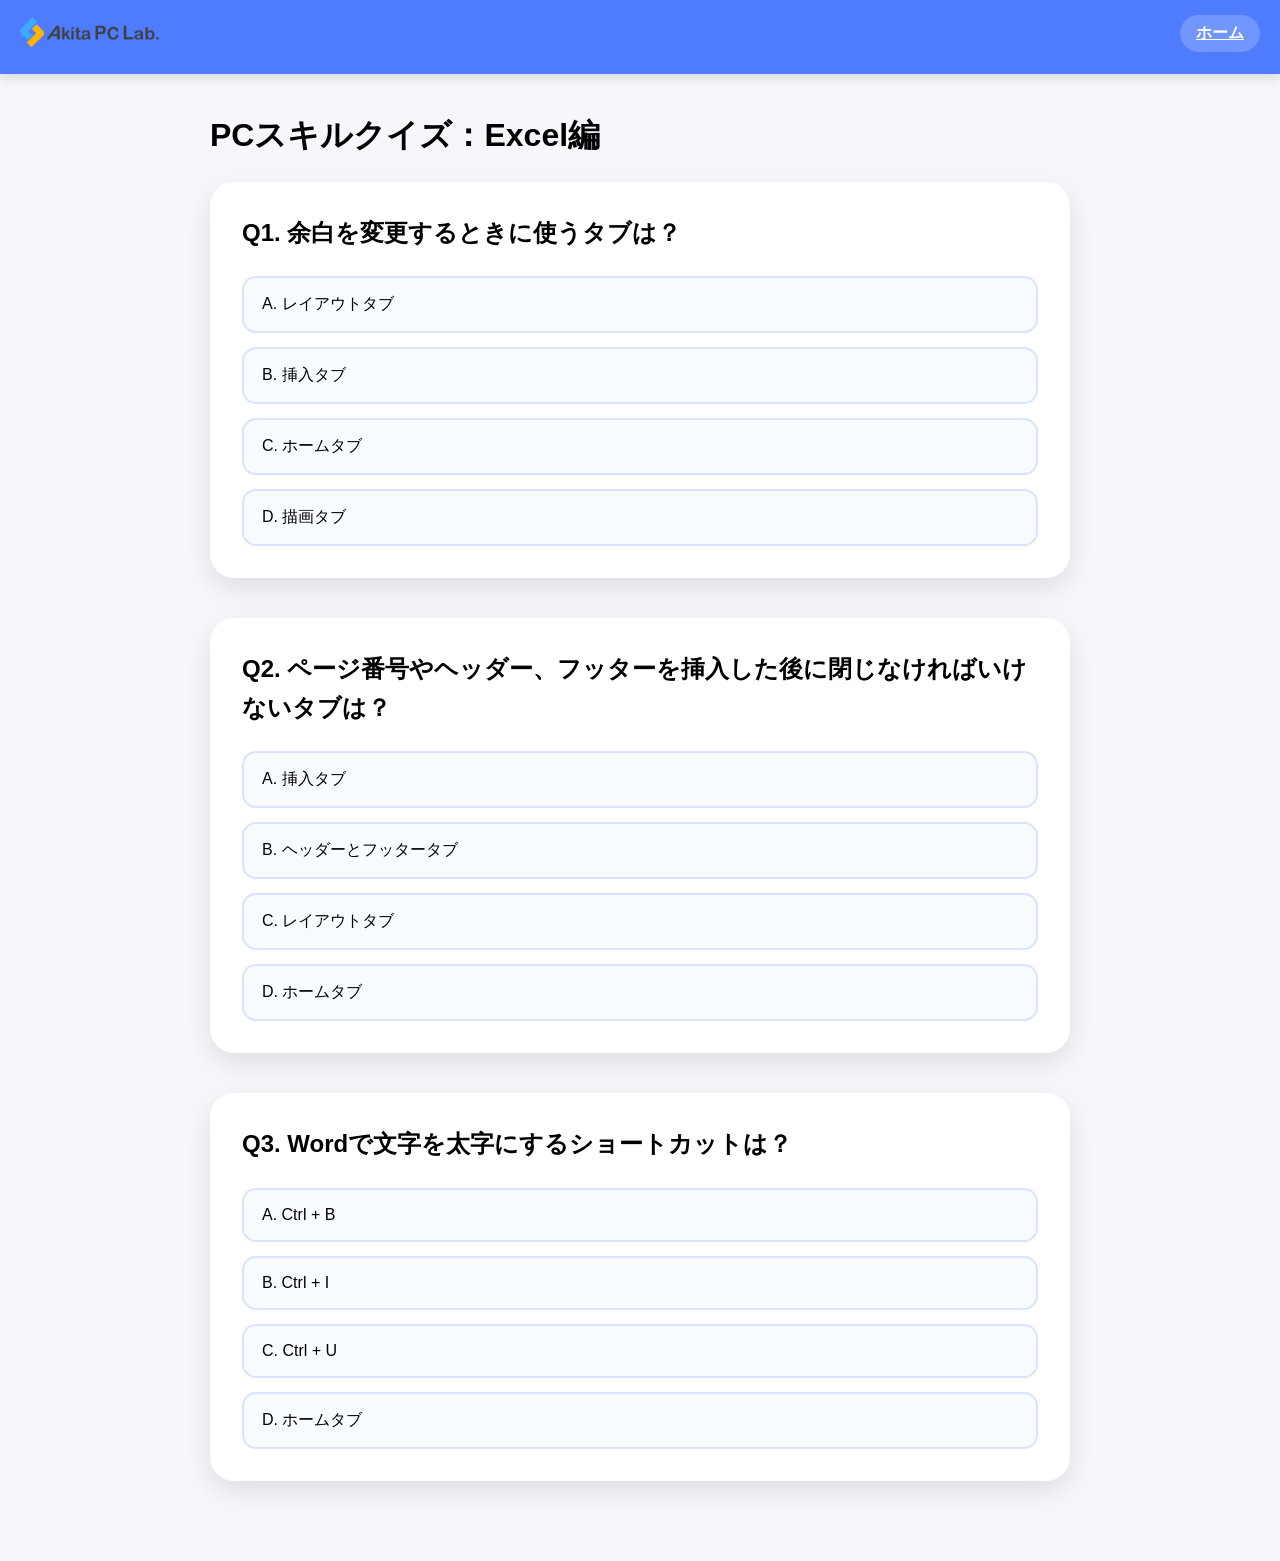
==== excel-quiz.html @ 1773979d "Add files via upload" ====
<!DOCTYPE html>
<html lang="ja">
<head>
  <meta charset="UTF-8">
  <meta name="viewport" content="width=device-width, initial-scale=1.0">
  <title>PCスキルクイズ | Excel</title>
  <link rel="stylesheet" href="style.css">
</head>
<body>

<header>
  <nav class="nav">
    <div class="logo">
      <img src="images/pclab.logo1.png" alt="ロゴ">
    </div>
    <ul>
      <li><a href="index.html">ホーム</a></li>
    </ul>
  </nav>
</header>

<main class="column-page">
    <div class="quiz-header">
        <h1>PCスキルクイズ：Excel編</h1>
    </div>

    <div class="quiz-card">
        <h2>Q1. 余白を変更するときに使うタブは？</h2>

        <div class="answer-list">
            <button data-correct="true">A. レイアウトタブ</button>
            <button data-correct="false">B. 挿入タブ</button>
            <button data-correct="false">C. ホームタブ</button>
            <button data-correct="false">D. 描画タブ</button>
        </div>

        <p class="explanation">
            レイアウトタブの「ページ設定」グループで余白を変更できます。
        </p>
    </div>

    <div class="quiz-card">
        <h2>Q2. ページ番号やヘッダー、フッターを挿入した後に閉じなければいけないタブは？</h2>

        <div class="answer-list">
            <button data-correct="false">A. 挿入タブ</button>
            <button data-correct="true">B. ヘッダーとフッタータブ</button>
            <button data-correct="false">C. レイアウトタブ</button>
            <button data-correct="false">D. ホームタブ</button>
        </div>

        <p class="explanation">
            ヘッダーとフッタータブを閉じなければ、他の操作ができなくなるから注意しよう！
        </p>
    </div>

    <div class="quiz-card">
        <h2>Q3. Wordで文字を太字にするショートカットは？</h2>

        <div class="answer-list">
            <button data-correct="true">A. Ctrl + B</button>
            <button data-correct="false">B. Ctrl + I</button>
            <button data-correct="false">C. Ctrl + U</button>
            <button data-correct="false">D. ホームタブ</button>
        </div>

        <p class="explanation">
            ヘッダーとフッタータブを閉じなければ、他の操作ができなくなるから注意しよう！
        </p>
    </div>
</main>

</body>
</html>
---- style.css ----
* {
  margin: 0;
  padding: 0;
  box-sizing: border-box;
}

#opening {
  position: fixed;   /* ←これが最重要 */
  top: 0;
  left: 0;
  width: 100%;
  height: 100%;      /* ←画面いっぱいにする */
  background: #8ab0d4;

  display: flex;
  justify-content: center;
  align-items: center;

  z-index: 9999;     /* ←最前面に出す */
}

.opening-logo {
  width: 300px;
  max-width: 100%;
  height: auto;
  margin-top: 20px;

  filter: drop-shadow(0 0 15px rgba(125,243,255,0.6));
}

/* ===== 本編は最初見えない ===== */
#site-content {
  opacity: 0;
  transition: opacity 1s ease;
}

/* 表示状態 */
#site-content.show {
  opacity: 1;
}

/* ===== オープニングのフェードアウト ===== */
#opening {
  transition: opacity 1s ease;
}

#opening.fade-out {
  opacity: 0;
}

body {
  font-family: sans-serif;
  background: #f5f7fb;
}

html {
  scroll-behavior: smooth;
}

header {
  background: #4f7cff;
  color: white;
  padding: 15px 20px;

  position: sticky;
  top: 0;
  z-index: 1000;

  box-shadow: 0 4px 12px rgba(0, 0, 0, 0.12);
}

.nav {
  display: flex;
  justify-content: space-between;
}

.nav ul li a {
  display: inline-block;
  padding: 8px 16px;
  border-radius: 20px;

  background: rgba(255,255,255,0.2);
  backdrop-filter: blur(10px);
  color: white;
  font-weight: bold;

  transition: all 0.3s ease;
}

/* ホバー（マウス乗せたとき） */
.nav ul li a:hover {
  background: white;
  color: #4f7cff;
  transform: translateY(-2px);
}

.logo img {
  height: 40px;
}

.nav ul {
  display: flex;
  gap: 10px;
  list-style: none;
}

.hero {
  position: relative;
  color: white;
  text-align: center;
  padding: 150px 20px;
  overflow: hidden;
}

/* 背景スライド */
.hero-slideshow {
  position: absolute;
  inset: 0;
  z-index: 0;
}

.hero-slide {
  position: absolute;
  inset: 0;
  background-size: cover;
  background-position: center;
  background-repeat: no-repeat;
  opacity: 0;
  animation: heroFade 30s infinite;
}

/* 画像指定 */
.slide1 {
  background-image: url("images/student1.jpg");
  animation-delay: 0s;
}

.slide2 {
  background-image: url("images/student2.jpg");
  animation-delay: 5s;
}

.slide3 {
  background-image: url("images/student3.jpg");
  animation-delay: 10s;
}

.slide4 {
  background-image: url("images/student4.jpg");
  animation-delay: 15s;
}

.slide5 {
  background-image: url("images/student5.JPG");
  animation-delay: 20s;
}

.slide6 {
  background-image: url("images/student6.jpg");
  animation-delay: 25s;
}

/* 文字を見やすくする黒い膜 */
.hero-overlay {
  position: absolute;
  inset: 0;
  background: rgba(0, 0, 0, 0.35);
  z-index: 1;
}

/* 文字部分 */
.hero-content {
  position: relative;
  z-index: 2;
}

/* フェード切り替え */
@keyframes heroFade {
  0%   { opacity: 0; }
  8%   { opacity: 1; }
  28%  { opacity: 1; }
  36%  { opacity: 0; }
  100% { opacity: 0; }
}

/* 黒いフィルター（文字見やすくする） */
.hero::before {
  content: "";
  position: absolute;
  inset: 0;
  background: rgba(0,0,0,0.4);
}

.hero h1 img {
  width: 300px;
  max-width: 100%;
}

.hero p {
  position: relative;
  z-index: 1;
}

section {
  padding: 40px;
}

#information {
  margin-bottom: 50px;
}

.information-list {
  display: flex;
  flex-direction: column;
  gap: 16px;
}

.information-card {
  background: #ffffff;
  border-radius: 16px;
  padding: 18px 20px;
  box-shadow: 0 6px 18px rgba(0, 0, 0, 0.08);
  border-left: 6px solid #4f7cff;
  transition: transform 0.25s ease, box-shadow 0.25s ease;
}

.information-card:hover {
  transform: translateY(-3px);
  box-shadow: 0 10px 24px rgba(0, 0, 0, 0.12);
}

.information-top {
  display: flex;
  justify-content: space-between;
  align-items: center;
  margin-bottom: 10px;
  gap: 12px;
  flex-wrap: wrap;
}

.information-tag {
  display: inline-block;
  padding: 4px 10px;
  border-radius: 999px;
  background: #4f7cff;
  color: #ffffff;
  font-size: 0.85rem;
  font-weight: bold;
}

.information-tag.update {
  background: #00a67e;
}

.information-tag.info {
  background: #ff9800;
}

.information-date {
  font-size: 0.9rem;
  color: #666;
}

.information-title {
  font-size: 1.1rem;
  margin-bottom: 8px;
  color: #222;
}

.information-text {
  font-size: 0.98rem;
  line-height: 1.7;
  color: #444;
}

.information-card.important {
  border-left-color: #ff4d6d;
}

.information-card.important .information-tag {
  background: #ff4d6d;
}

.schedule-item {
  background: white;
  padding: 10px;
  margin: 10px 0;
  border-radius: 8px;
}

#staff h2 {
  margin-bottom: 30px;
}

#staff h3 {
  margin-bottom: 12px;
}

.staff-card {
  display: flex;          /* ←横並びにする */
  align-items: center;    /* 縦位置を揃える */
  gap: 20px;              /* 画像と文字の間の余白 */
  margin-bottom: 40px;

  background: white;
  padding: 20px;
  border-radius: 16px;
  box-shadow: 0 6px 18px rgba(0,0,0,0.08);
}

.staff-box {
  display: flex;
  align-items: center;
  gap: 40px;
}

.staff-text {
  flex: 1;
}

.staff-image img {
  max-width: 500px;      /* 1枚の最大サイズ */
  height: auto;
  border-radius: 20px;
  display: block;
}

.column-list {
  display: grid;
  grid-template-columns: repeat(2, 1fr);
  gap: 24px;
  margin-top: 24px;
}

.column-card {
  background: white;
  padding: 24px;
  border-radius: 20px;
  box-shadow: 0 8px 24px rgba(0, 0, 0, 0.08);
  transition: 0.3s;
}

.column-card:hover {
  transform: translateY(-4px);
  box-shadow: 0 12px 28px rgba(0, 0, 0, 0.12);
}

.column-tag {
  display: inline-block;
  padding: 5px 12px;
  margin-bottom: 12px;
  border-radius: 999px;
  background: #eef3ff;
  color: #4f7cff;
  font-weight: bold;
  font-size: 0.85rem;
}

.column-card h3 {
  margin-bottom: 10px;
  font-size: 1.25rem;
}

.column-card p {
  margin-bottom: 18px;
  color: #555;
  line-height: 1.7;
}

.column-button {
  display: inline-block;
  padding: 12px 20px;
  background: #4f7cff;
  color: white;
  border-radius: 999px;
  text-decoration: none;
  font-weight: bold;
}

.column-button:hover {
  background: #355fe0;
}

.toc {
  background: #ffffff;
  padding: 20px;
  border-radius: 16px;
  margin: 24px 0;
  box-shadow: 0 6px 18px rgba(0,0,0,0.08);
}

.toc h2 {
  margin-bottom: 12px;
}

.toc ul {
  list-style: none;
  padding: 0;
}

.toc li {
  margin: 10px 0;
}

.toc a {
  color: #4f7cff;
  font-weight: bold;
  text-decoration: none;
}

.toc a:hover {
  text-decoration: underline;
}

.column-page {
  max-width: 900px;
  margin: 0 auto;
  padding: 40px 20px;
}

.column-article {
  background: white;
  padding: 40px;
  border-radius: 18px;
  line-height: 1.9;
}

.column-article h1 {
  margin-bottom: 30px;
}

.column-article h3 {
  margin-top: 40px;
  margin-bottom: 16px;
}

.column-article p {
  margin-bottom: 18px;
}

.video-wrap {
  width: 100%;
  max-width: 400px;
  aspect-ratio: 9 / 16;  /* ←これが重要 */
  margin: 30px auto;
}

.video-wrap iframe {
  width: 100%;
  height: 100%;
  border-radius: 16px;
}

.image-row {
  display: flex;
  gap: 20px;              /* 画像の間の余白 */
  justify-content: center;
  margin: 30px 0;
}

.image-row img {
  width: 70%;
  max-width: 500px;      /* 1枚の最大サイズ */
  height: auto;
  border-radius: 12px;
  object-fit: cover;
}

.quiz-button-list {
  display: flex;
  gap: 20px;
  margin-top: 24px;
}

.quiz-button {
  flex: 1;
  text-align: center;
  padding: 24px 20px;
  border-radius: 18px;
  text-decoration: none;
  color: white;
  font-size: 1.3rem;
  font-weight: bold;
  box-shadow: 0 8px 22px rgba(0,0,0,0.12);
  transition: 0.3s;
}

.quiz-button:hover {
  transform: translateY(-4px);
}

.quiz-button.word {
  background: #2b65d9;
}

.quiz-button.excel {
  background: #1f9d55;
}

.quiz-button.powerpoint {
  background: #d95f2b;
}

@media (max-width: 700px) {
  .quiz-button-list {
    flex-direction: column;
  }
}

.quiz-page {
  max-width: 800px;
  margin: 0 auto;
  padding: 50px 20px;
}

.quiz-header {
  margin-bottom: 24px;
}

.quiz-header h1 {
  font-size: 2rem;
  margin-bottom: 8px;
}

.quiz-card {
  background: white;
  padding: 32px;
  border-radius: 24px;
  box-shadow: 0 10px 28px rgba(0,0,0,0.1);
  margin-bottom: 40px;
}

.quiz-card h2 {
  margin-bottom: 24px;
  line-height: 1.6;
}

.answer-list {
  display: grid;
  gap: 14px;
}

.answer-list button {
  padding: 16px 18px;
  border: 2px solid #dbe4ff;
  background: #f8fbff;
  border-radius: 14px;
  font-size: 1rem;
  text-align: left;
  cursor: pointer;
}

.answer-list button:hover {
  background: #eef4ff;
  border-color: #4f7cff;
}

.next-button {
  margin-top: 28px;
  width: 100%;
  padding: 16px;
  border: none;
  border-radius: 999px;
  background: #4f7cff;
  color: white;
  font-weight: bold;
  font-size: 1rem;
}

.answer-list button.correct {
  background: #e6f8ee;
  border-color: #23a455;
  color: #126b35;
}

.answer-list button.wrong {
  background: #ffecec;
  border-color: #e54848;
  color: #9f1d1d;
}

.explanation {
  display: none;
  margin-top: 20px;
  padding: 16px;
  background: #f5f7fb;
  border-left: 5px solid #4f7cff;
  border-radius: 10px;
  line-height: 1.7;
}

.explanation.show {
  display: block;
}

.faq-item {
  margin-bottom: 10px;
}

.faq-question {
  width: 100%;
  padding: 10px;
  background: #ddd;
  border: none;
  cursor: pointer;
}

.faq-answer {
  display: none;
  padding: 10px;
  background: white;
}

footer {
  text-align: center;
  padding: 20px;
}

/* =========================
   アニメーション
========================= */
@keyframes moonPulse {
  0% {
    transform: translate(-50%, -50%) scale(0.75);
    opacity: 0;
  }
  20% {
    transform: translate(-50%, -50%) scale(1);
    opacity: 1;
  }
  55% {
    transform: translate(-50%, -50%) scale(1.05);
    opacity: 1;
  }
  100% {
    transform: translate(-50%, -50%) scale(1.45);
    opacity: 1;
  }
}

@keyframes textFade {
  from {
    opacity: 0;
    transform: translateY(8px);
  }
  to {
    opacity: 1;
    transform: translateY(0);
  }
}

@keyframes flashBang {
  0% {
    opacity: 0;
  }
  35% {
    opacity: 1;
  }
  100% {
    opacity: 0;
  }
}

@keyframes openingFadeOut {
  0% {
    opacity: 1;
    visibility: visible;
  }
  100% {
    opacity: 0;
    visibility: hidden;
  }
}
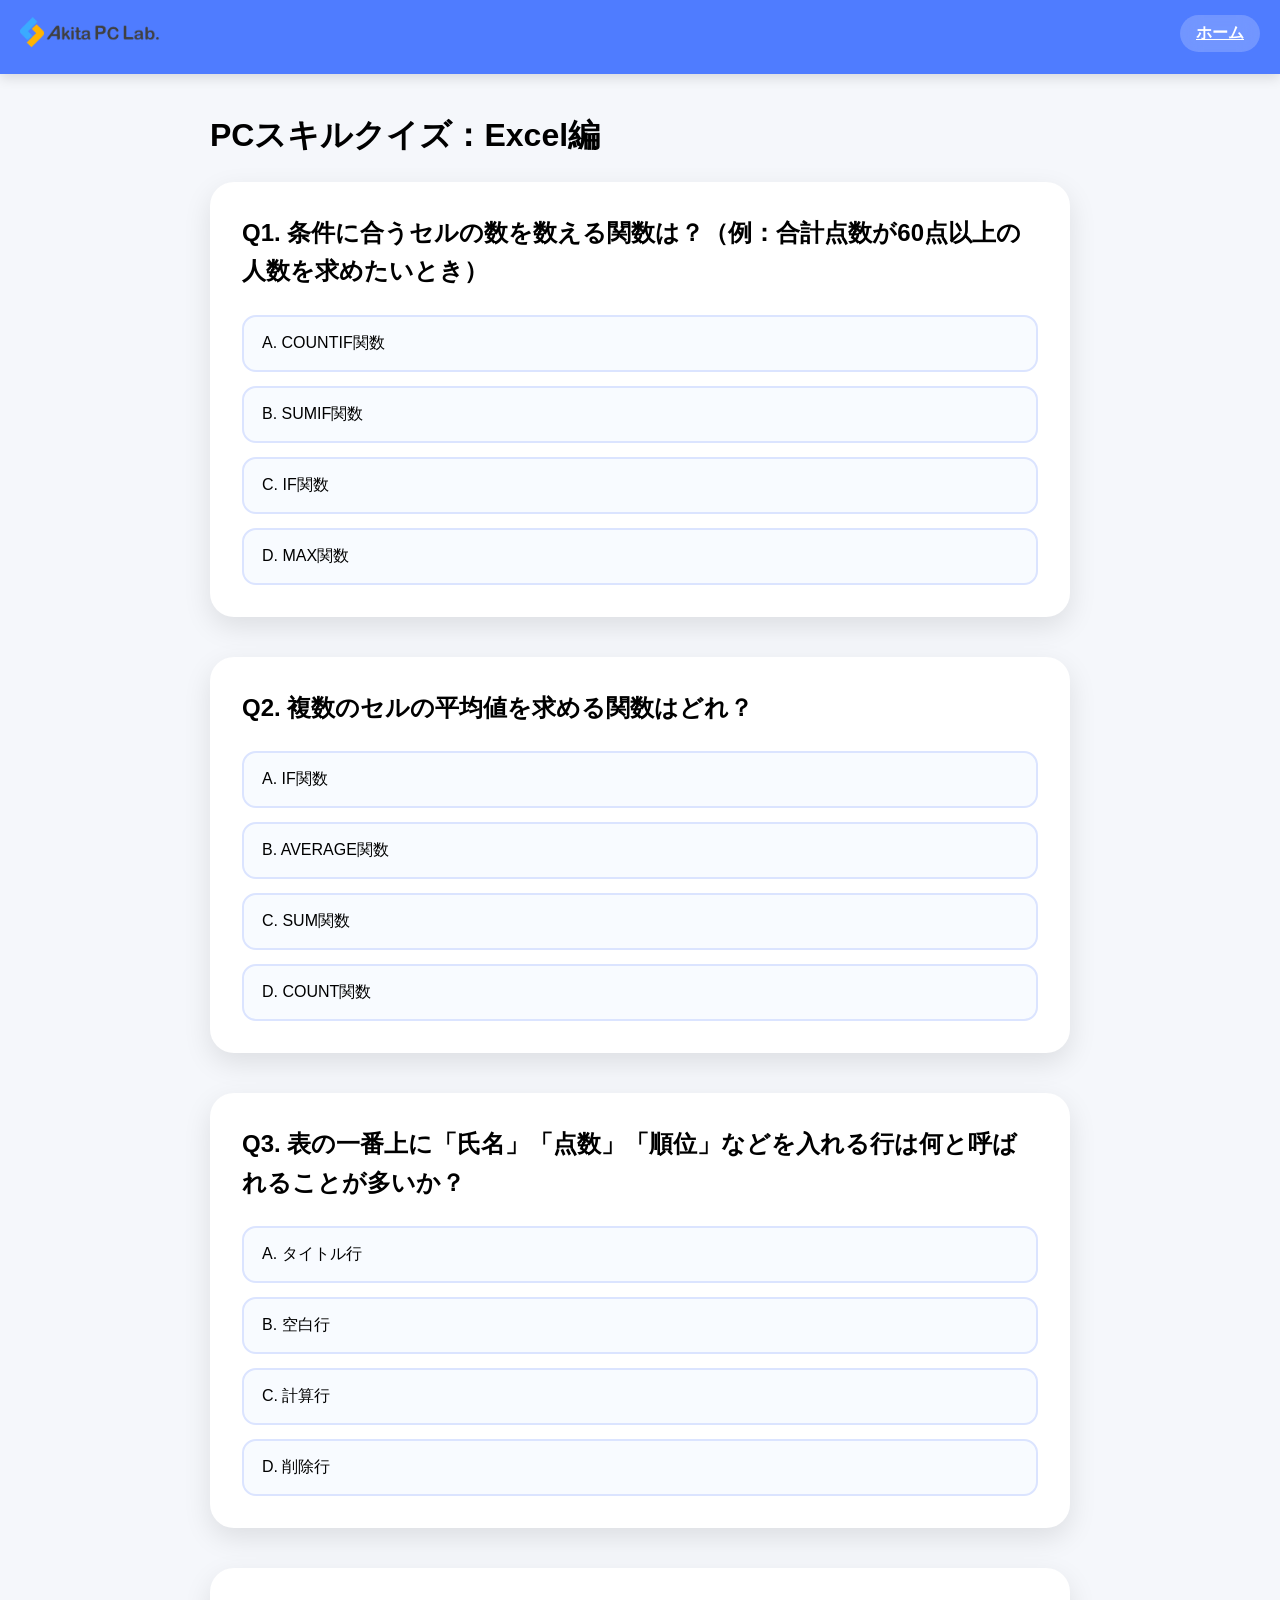
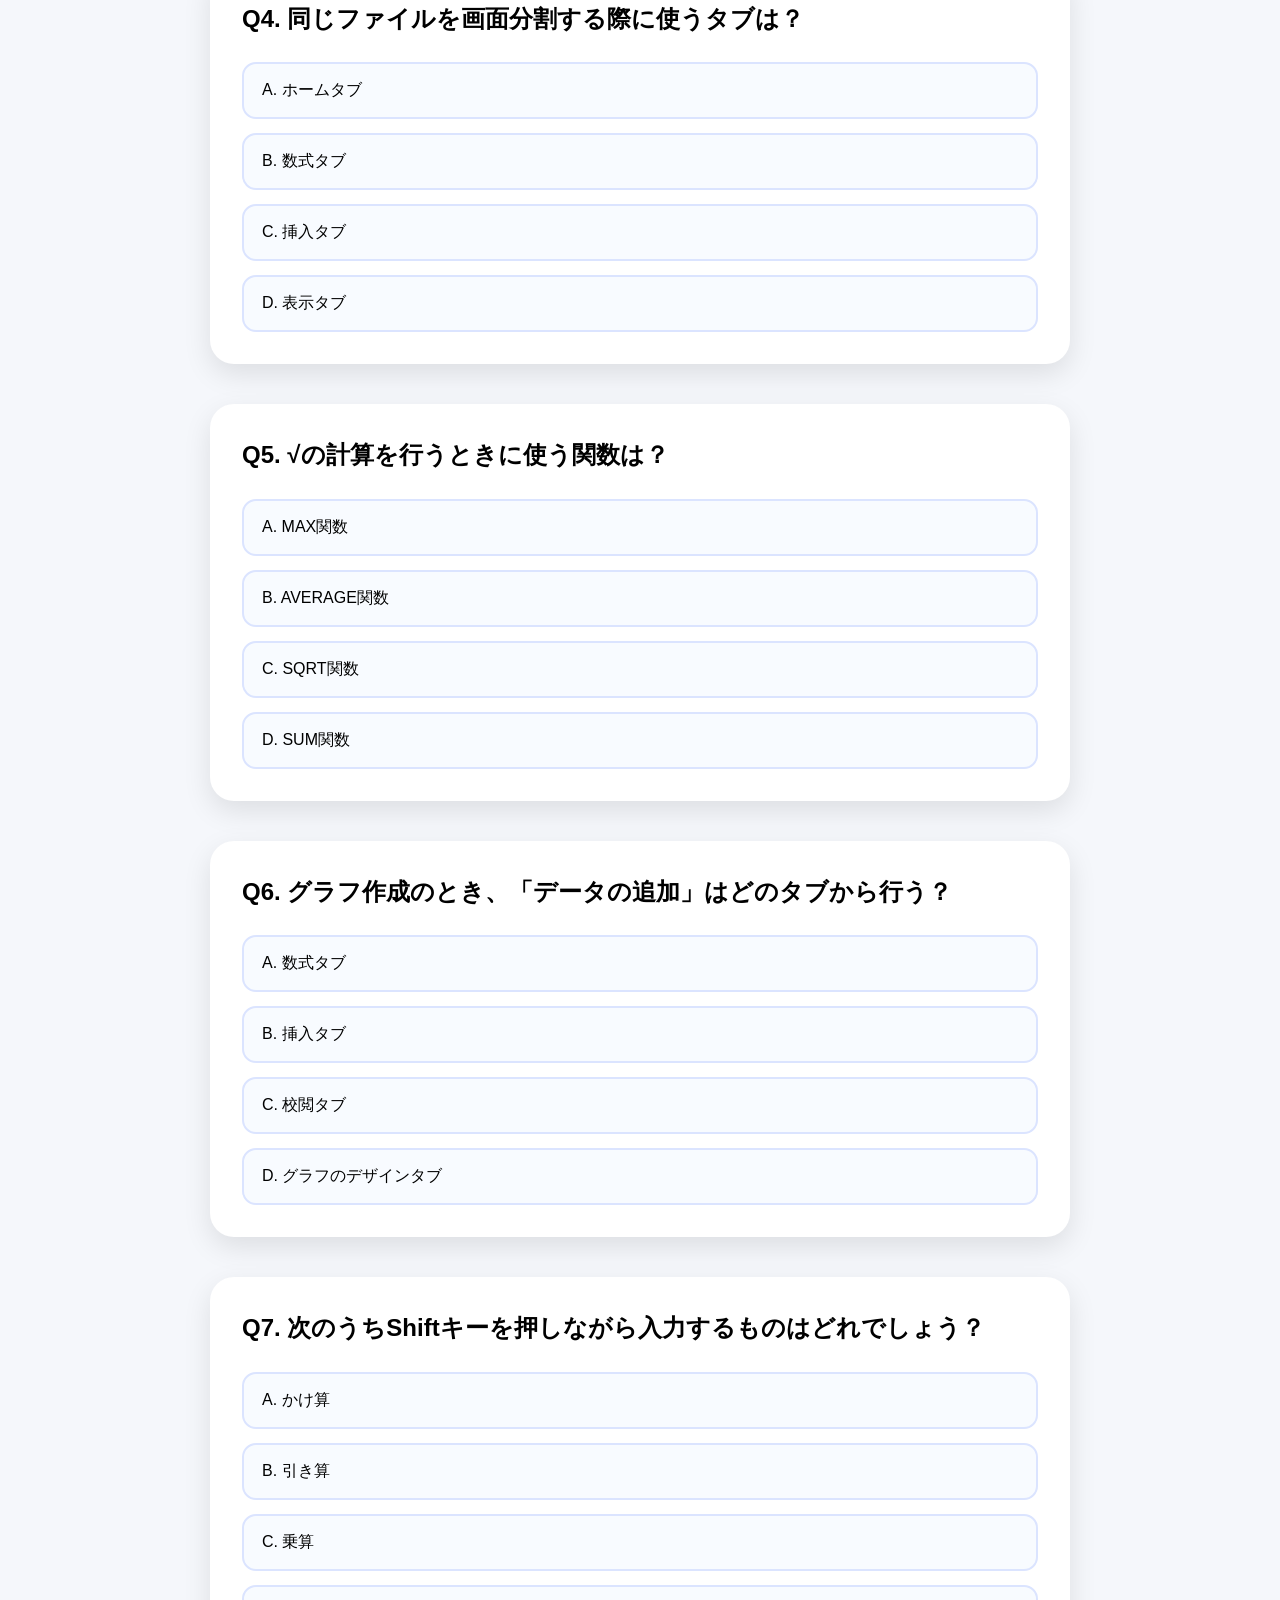
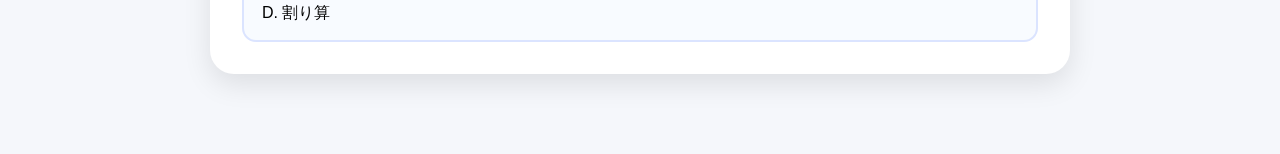
==== commit ab08a4d9: "Add files via upload" ====
--- a/excel-quiz.html
+++ b/excel-quiz.html
@@ -25,47 +25,107 @@
     </div>
 
     <div class="quiz-card">
-        <h2>Q1. 余白を変更するときに使うタブは？</h2>
+        <h2>Q1. 条件に合うセルの数を数える関数は？（例：合計点数が60点以上の人数を求めたいとき）</h2>
 
         <div class="answer-list">
-            <button data-correct="true">A. レイアウトタブ</button>
-            <button data-correct="false">B. 挿入タブ</button>
-            <button data-correct="false">C. ホームタブ</button>
-            <button data-correct="false">D. 描画タブ</button>
+            <button data-correct="true">A. COUNTIF関数</button>
+            <button data-correct="false">B. SUMIF関数</button>
+            <button data-correct="false">C. IF関数</button>
+            <button data-correct="false">D. MAX関数</button>
         </div>
 
         <p class="explanation">
-            レイアウトタブの「ページ設定」グループで余白を変更できます。
+            他の関数と違い操作が少し複雑だから復習しようね！
         </p>
     </div>
 
     <div class="quiz-card">
-        <h2>Q2. ページ番号やヘッダー、フッターを挿入した後に閉じなければいけないタブは？</h2>
+        <h2>Q2. 複数のセルの平均値を求める関数はどれ？</h2>
 
         <div class="answer-list">
-            <button data-correct="false">A. 挿入タブ</button>
-            <button data-correct="true">B. ヘッダーとフッタータブ</button>
-            <button data-correct="false">C. レイアウトタブ</button>
-            <button data-correct="false">D. ホームタブ</button>
+            <button data-correct="false">A. IF関数</button>
+            <button data-correct="true">B. AVERAGE関数</button>
+            <button data-correct="false">C. SUM関数</button>
+            <button data-correct="false">D. COUNT関数</button>
         </div>
 
         <p class="explanation">
-            ヘッダーとフッタータブを閉じなければ、他の操作ができなくなるから注意しよう！
+            他の関数も覚えておくと便利だから復習しようね！
         </p>
     </div>
 
     <div class="quiz-card">
-        <h2>Q3. Wordで文字を太字にするショートカットは？</h2>
+        <h2>Q3. 表の一番上に「氏名」「点数」「順位」などを入れる行は何と呼ばれることが多いか？</h2>
 
         <div class="answer-list">
-            <button data-correct="true">A. Ctrl + B</button>
-            <button data-correct="false">B. Ctrl + I</button>
-            <button data-correct="false">C. Ctrl + U</button>
-            <button data-correct="false">D. ホームタブ</button>
+            <button data-correct="true">A. タイトル行</button>
+            <button data-correct="false">B. 空白行</button>
+            <button data-correct="false">C. 計算行</button>
+            <button data-correct="false">D. 削除行</button>
         </div>
 
         <p class="explanation">
-            ヘッダーとフッタータブを閉じなければ、他の操作ができなくなるから注意しよう！
+            タイトル行を設定しておくと、表の内容が分かりやすくなるから覚えておこう！
+        </p>
+    </div>
+
+    <div class="quiz-card">
+        <h2>Q4. 同じファイルを画面分割する際に使うタブは？</h2>
+
+        <div class="answer-list">
+            <button data-correct="false">A. ホームタブ</button>
+            <button data-correct="false">B. 数式タブ</button>
+            <button data-correct="false">C. 挿入タブ</button>
+            <button data-correct="true">D. 表示タブ</button>
+        </div>
+
+        <p class="explanation">
+            画面分割を使うと、同じファイルの違う場所を同時に見られるから便利だよ！
+        </p>
+    </div>
+
+    <div class="quiz-card">
+        <h2>Q5. √の計算を行うときに使う関数は？</h2>
+
+        <div class="answer-list">
+            <button data-correct="false">A. MAX関数</button>
+            <button data-correct="false">B. AVERAGE関数</button>
+            <button data-correct="true">C. SQRT関数</button>
+            <button data-correct="false">D. SUM関数</button>
+        </div>
+
+        <p class="explanation">
+            SQRT関数は、数値の平方根を求める関数だよ！使うときは「=SQRT(値)」と入力するよ！
+        </p>
+    </div>
+
+    <div class="quiz-card">
+        <h2>Q6. グラフ作成のとき、「データの追加」はどのタブから行う？</h2>
+
+        <div class="answer-list">
+            <button data-correct="false">A. 数式タブ</button>
+            <button data-correct="false">B. 挿入タブ</button>
+            <button data-correct="false">C. 校閲タブ</button>
+            <button data-correct="true">D. グラフのデザインタブ</button>
+        </div>
+
+        <p class="explanation">
+            グラフのデザインタブをクリックすると、データの追加や編集が可能になるよ！
+        </p>
+    </div>
+
+    <div class="quiz-card">
+        <h2>Q7. 次のうちShiftキーを押しながら入力するものはどれでしょう？</h2>
+
+        <div class="answer-list">
+            <button data-correct="true">A. かけ算</button>
+            <button data-correct="false">B. 引き算</button>
+            <button data-correct="false">C. 乗算</button>
+            <button data-correct="false">D. 割り算</button>
+        </div>
+
+        <p class="explanation">
+            足し算とかけ算はShiftキーを押しながら入力しないといけないよ！
         </p>
     </div>
 </main>
